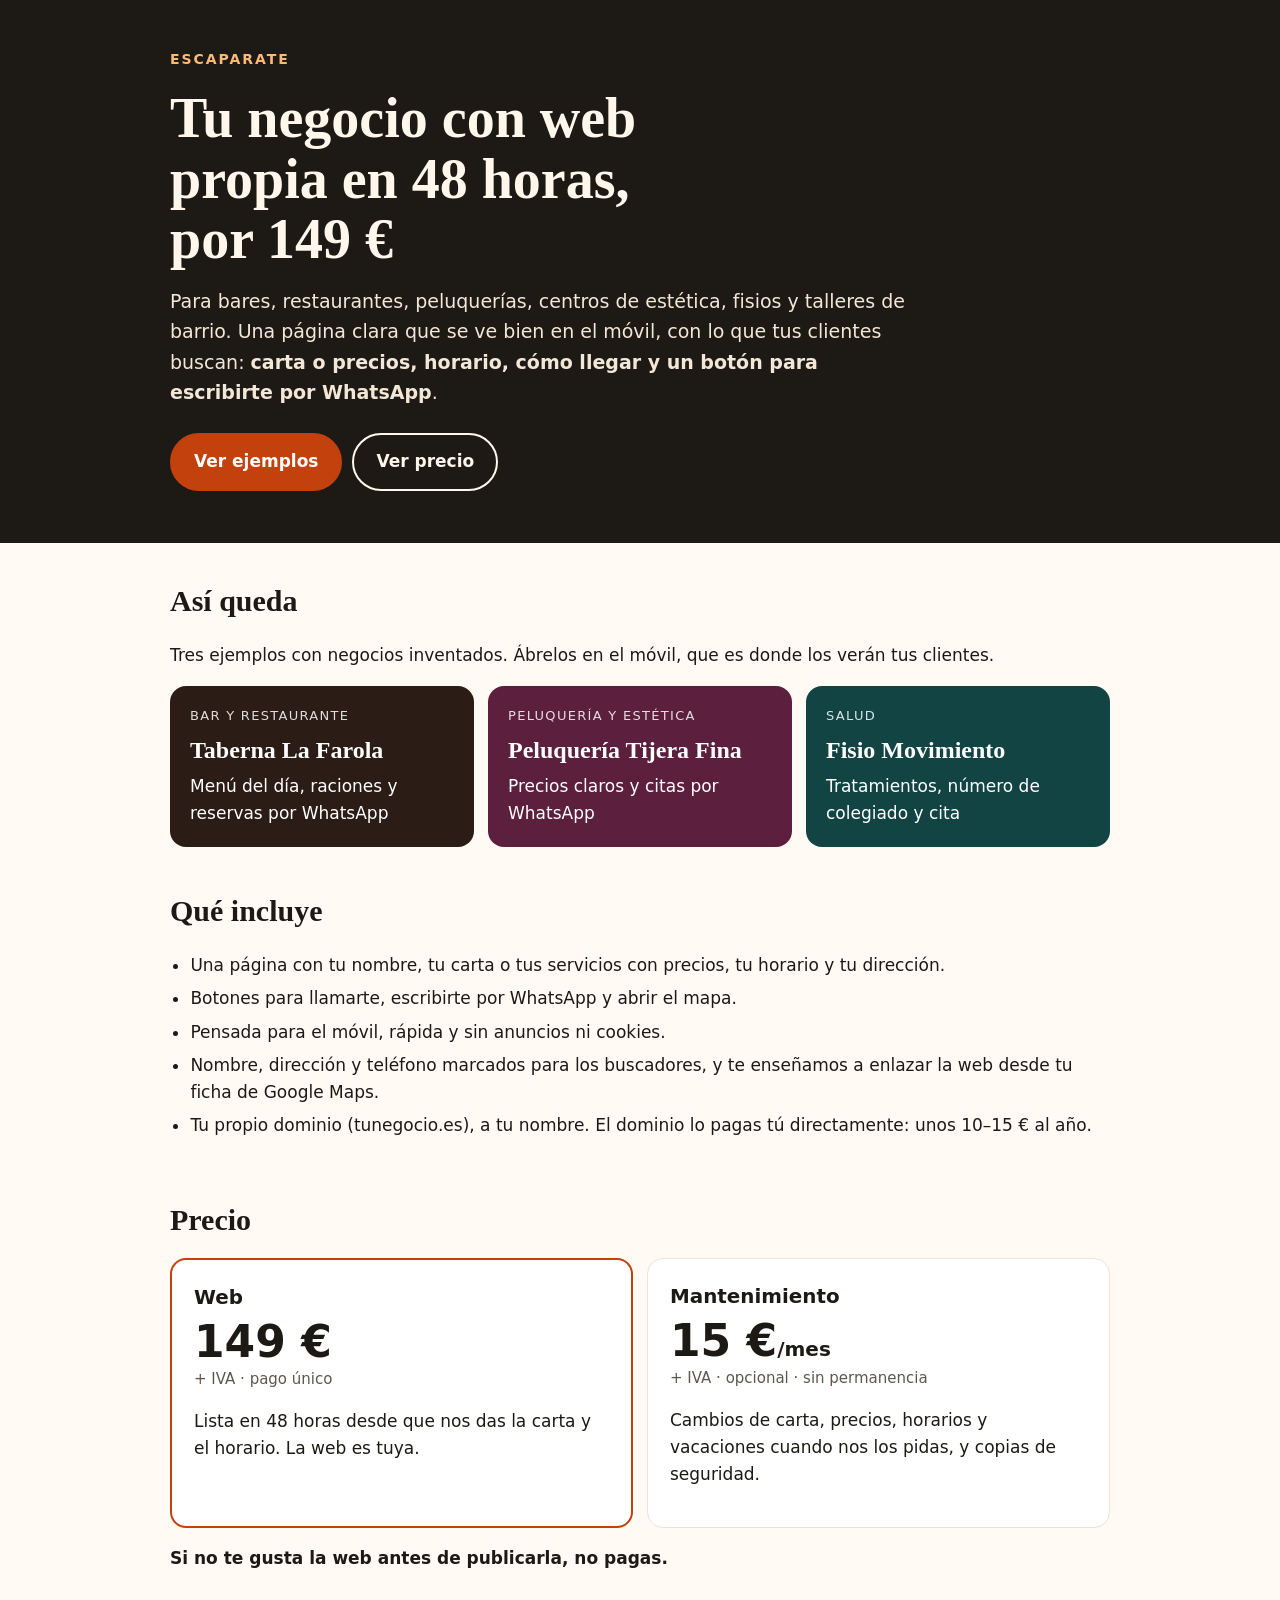
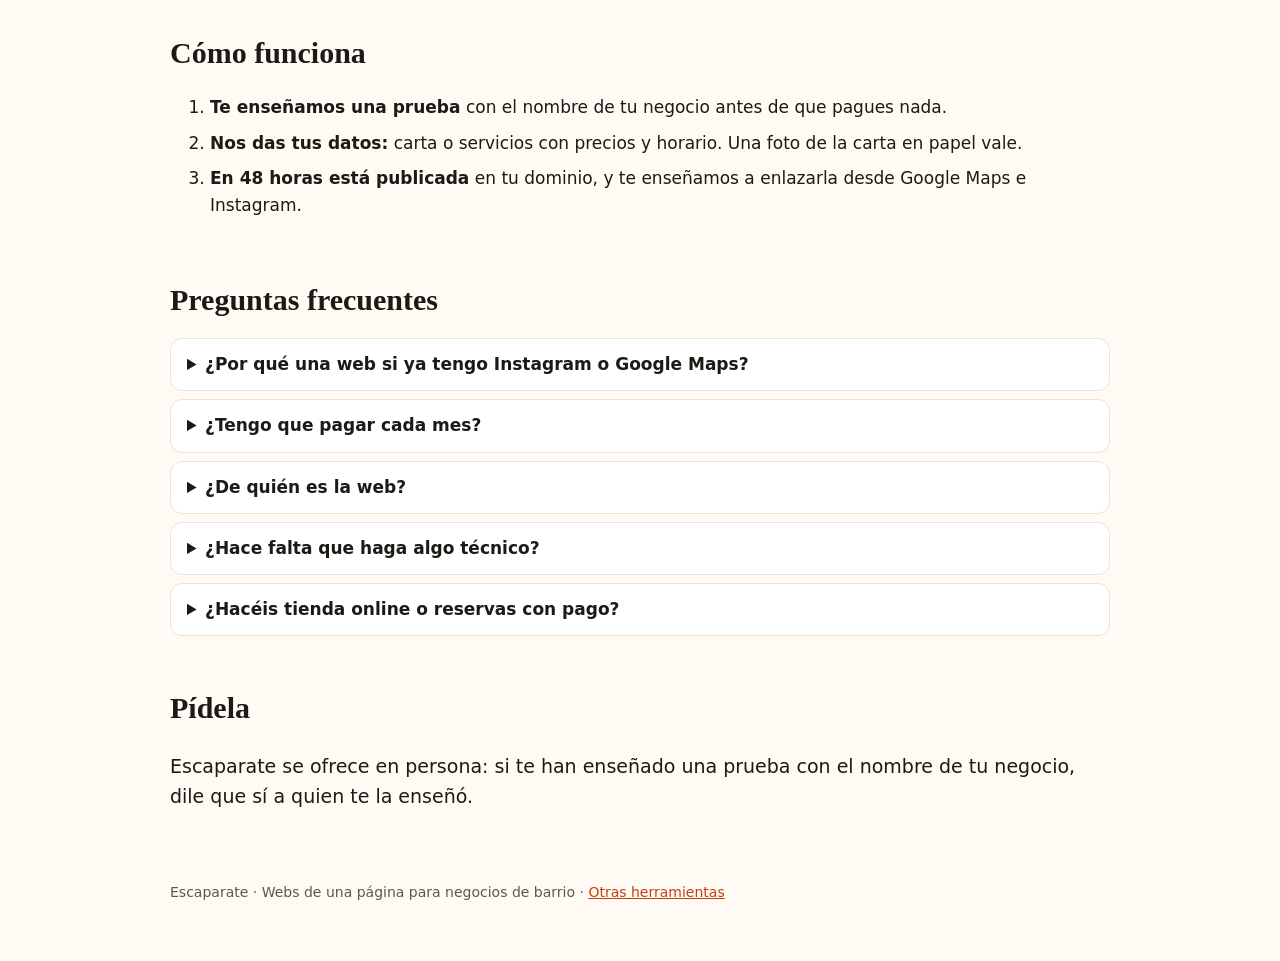
==== index.html @ e2dd24c5 "Escaparate: landing y 3 demos" ====
<!doctype html>
<html lang="es"><head><meta charset="utf-8"><meta http-equiv="Content-Security-Policy" content="default-src 'none'; style-src 'self'; img-src 'self' data:; base-uri 'none'; form-action 'none'"><meta name="viewport" content="width=device-width,initial-scale=1"><meta name="robots" content="noindex,follow"><meta name="google-site-verification" content="yU-MmDAEv0MF0oqv6WEPJR-Wn4J0yyzl8J-dgcel0is">
<title>Página web para bares, peluquerías y fisios por 149 € | Escaparate</title>
<meta name="description" content="Web de una página para tu negocio de barrio en 48 horas: carta o servicios, horario, mapa y botón de WhatsApp. 149 € + IVA, pago único. La web y el dominio son tuyos.">
<link rel="canonical" href="https://paniset.github.io/escaparate/"><meta property="og:type" content="website"><meta property="og:title" content="Tu negocio con web propia en 48 horas por 149 €"><meta property="og:description" content="Carta o servicios, horario, mapa y botón de WhatsApp. Pago único, sin permanencia."><meta property="og:url" content="https://paniset.github.io/escaparate/"><meta property="og:locale" content="es_ES"><link rel="icon" href="data:,"><link rel="stylesheet" href="style.css">
<script type="application/ld+json">{"@context":"https://schema.org","@type":"Service","name":"Escaparate: página web para negocios de barrio","serviceType":"Diseño de página web","areaServed":"Madrid","url":"https://paniset.github.io/escaparate/","offers":[{"@type":"Offer","name":"Web de una página","price":"149","priceCurrency":"EUR","description":"Pago único, IVA no incluido"},{"@type":"Offer","name":"Mantenimiento","price":"15","priceCurrency":"EUR","description":"Al mes, opcional, IVA no incluido"}]}</script></head>
<body>
<header class="hero"><div class="env">
<p class="marca">Escaparate</p>
<h1>Tu negocio con web propia en 48 horas, por 149 €</h1>
<p class="lead">Para bares, restaurantes, peluquerías, centros de estética, fisios y talleres de barrio. Una página clara que se ve bien en el móvil, con lo que tus clientes buscan: <strong>carta o precios, horario, cómo llegar y un botón para escribirte por WhatsApp</strong>.</p>
<p class="acciones"><a class="btn" href="#demos">Ver ejemplos</a><a class="btn sec" href="#precio">Ver precio</a></p>
</div></header>
<main class="env">
<section id="demos"><h2>Así queda</h2>
<p>Tres ejemplos con negocios inventados. Ábrelos en el móvil, que es donde los verán tus clientes.</p>
<div class="tarjetas">
<a class="tarjeta t-bar" href="demos/bar/"><span class="etq">Bar y restaurante</span><strong>Taberna La Farola</strong><span>Menú del día, raciones y reservas por WhatsApp</span></a>
<a class="tarjeta t-pelu" href="demos/peluqueria/"><span class="etq">Peluquería y estética</span><strong>Peluquería Tijera Fina</strong><span>Precios claros y citas por WhatsApp</span></a>
<a class="tarjeta t-fisio" href="demos/fisio/"><span class="etq">Salud</span><strong>Fisio Movimiento</strong><span>Tratamientos, número de colegiado y cita</span></a>
</div></section>

<section><h2>Qué incluye</h2>
<ul class="check">
<li>Una página con tu nombre, tu carta o tus servicios con precios, tu horario y tu dirección.</li>
<li>Botones para llamarte, escribirte por WhatsApp y abrir el mapa.</li>
<li>Pensada para el móvil, rápida y sin anuncios ni cookies.</li>
<li>Nombre, dirección y teléfono marcados para los buscadores, y te enseñamos a enlazar la web desde tu ficha de Google Maps.</li>
<li>Tu propio dominio (tunegocio.es), a tu nombre. El dominio lo pagas tú directamente: unos 10–15 € al año.</li>
</ul></section>

<section id="precio" class="precio"><h2>Precio</h2>
<div class="planes">
<div class="plan destacado"><h3>Web</h3><p class="cifra">149 €</p><p class="nota">+ IVA · pago único</p><p>Lista en 48 horas desde que nos das la carta y el horario. La web es tuya.</p></div>
<div class="plan"><h3>Mantenimiento</h3><p class="cifra">15 €<small>/mes</small></p><p class="nota">+ IVA · opcional · sin permanencia</p><p>Cambios de carta, precios, horarios y vacaciones cuando nos los pidas, y copias de seguridad.</p></div>
</div>
<p class="sin">Si no te gusta la web antes de publicarla, no pagas.</p></section>

<section><h2>Cómo funciona</h2>
<ol class="pasos">
<li><strong>Te enseñamos una prueba</strong> con el nombre de tu negocio antes de que pagues nada.</li>
<li><strong>Nos das tus datos:</strong> carta o servicios con precios y horario. Una foto de la carta en papel vale.</li>
<li><strong>En 48 horas está publicada</strong> en tu dominio, y te enseñamos a enlazarla desde Google Maps e Instagram.</li>
</ol></section>

<section><h2>Preguntas frecuentes</h2>
<details><summary>¿Por qué una web si ya tengo Instagram o Google Maps?</summary><p>Porque mucha gente busca la carta, los precios o el horario antes de ir, y en Instagram cuesta encontrarlos. La web lo pone en una sola pantalla, y Google Maps puede enlazarla desde tu ficha.</p></details>
<details><summary>¿Tengo que pagar cada mes?</summary><p>No. La web se paga una vez. El mantenimiento es opcional y se puede dejar cuando quieras. Sin él, los cambios sueltos cuestan 20 € cada uno.</p></details>
<details><summary>¿De quién es la web?</summary><p>Tuya. El dominio va a tu nombre, y si un día quieres llevártela a otra empresa, te damos los archivos.</p></details>
<details><summary>¿Hace falta que haga algo técnico?</summary><p>No. Solo nos mandas los datos y das el visto bueno.</p></details>
<details><summary>¿Hacéis tienda online o reservas con pago?</summary><p>No en este plan. Es una web de presentación con contacto directo por teléfono y WhatsApp.</p></details>
</section>

<section id="contacto" class="contacto"><h2>Pídela</h2>
<p>Escaparate se ofrece en persona: si te han enseñado una prueba con el nombre de tu negocio, dile que sí a quien te la enseñó.</p>
</section>
</main>
<footer class="env pie"><p>Escaparate · Webs de una página para negocios de barrio · <a href="https://paniset.github.io/">Otras herramientas</a></p><!--titular--></footer>
</body></html>
---- style.css ----
:root{--fondo:#fffaf3;--tinta:#1d1a16;--suave:#5f574e;--acento:#c2410c;--linea:#efe3d3;--oscuro:#1d1a16}
*{box-sizing:border-box}
html{-webkit-text-size-adjust:100%}
body{margin:0;background:var(--fondo);color:var(--tinta);font:17px/1.6 system-ui,-apple-system,"Segoe UI",Roboto,sans-serif}
.env{max-width:980px;margin:0 auto;padding:0 20px}
a{color:var(--acento)}
a:focus-visible,summary:focus-visible{outline:3px solid #f2b705;outline-offset:2px}
.hero{background:var(--oscuro);color:#fff7ec;padding:48px 0 52px}
.marca{margin:0 0 18px;font-weight:800;letter-spacing:.14em;text-transform:uppercase;font-size:14px;color:#fdba74}
h1{font-family:Georgia,"Times New Roman",serif;font-size:clamp(32px,7vw,56px);line-height:1.08;margin:0 0 16px;max-width:18ch}
.lead{font-size:19px;max-width:62ch;margin:0 0 26px;color:#f3e7d8}
.acciones{display:flex;flex-wrap:wrap;gap:10px;margin:0}
.btn{display:inline-block;padding:13px 22px;border-radius:999px;background:var(--acento);color:#fff;text-decoration:none;font-weight:700;border:2px solid var(--acento)}
.btn.sec{background:transparent;color:#fff7ec;border-color:#fff7ec}
main section{padding:34px 0 6px}
h2{font-family:Georgia,serif;font-size:30px;margin:0 0 14px}
.tarjetas{display:grid;gap:14px;grid-template-columns:repeat(auto-fit,minmax(min(100%,260px),1fr))}
.tarjeta{display:flex;flex-direction:column;gap:4px;padding:20px;border-radius:16px;text-decoration:none;color:#fff;min-height:150px;justify-content:flex-end}
.tarjeta strong{font-family:Georgia,serif;font-size:24px}
.tarjeta .etq{font-size:13px;text-transform:uppercase;letter-spacing:.1em;opacity:.85}
.t-bar{background:#2b1d16}.t-pelu{background:#5c1f3e}.t-fisio{background:#124444}
.tarjeta:hover strong{text-decoration:underline}
.check{padding-left:1.2em}.check li{margin:6px 0}
.planes{display:grid;gap:14px;grid-template-columns:repeat(auto-fit,minmax(min(100%,260px),1fr))}
.plan{background:#fff;border:1px solid var(--linea);border-radius:16px;padding:22px}
.plan.destacado{border:2px solid var(--acento)}
.plan h3{margin:0}
.cifra{font-size:44px;font-weight:800;margin:4px 0 0;line-height:1.1}
.cifra small{font-size:20px;font-weight:600}
.nota{margin:0 0 10px;color:var(--suave);font-size:15px}
.sin{font-weight:700}
.pasos li{margin:8px 0}
details{background:#fff;border:1px solid var(--linea);border-radius:12px;padding:12px 16px;margin:8px 0}
summary{cursor:pointer;font-weight:700}
.contacto p{font-size:19px}
.pie{padding:30px 20px 44px;color:var(--suave);font-size:14px}
.btn.sec-claro{background:#fff;color:var(--acento)}
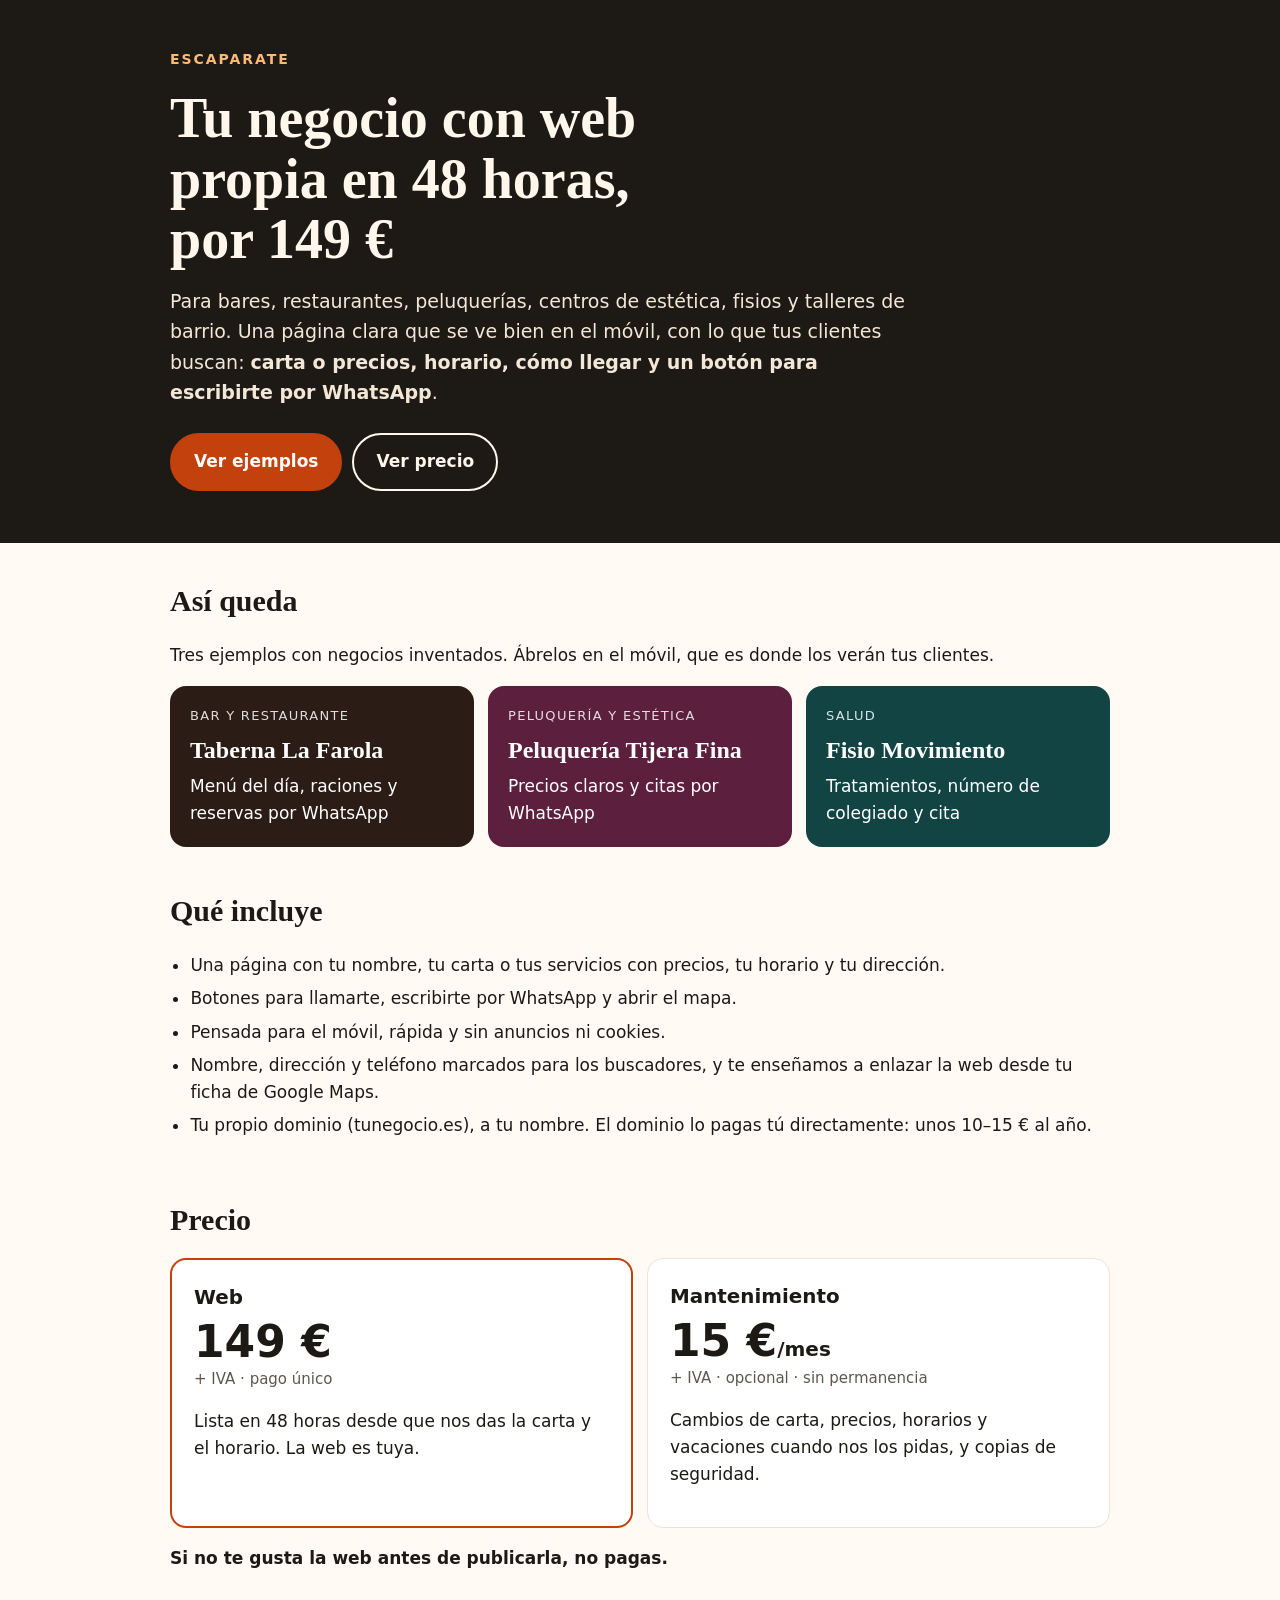
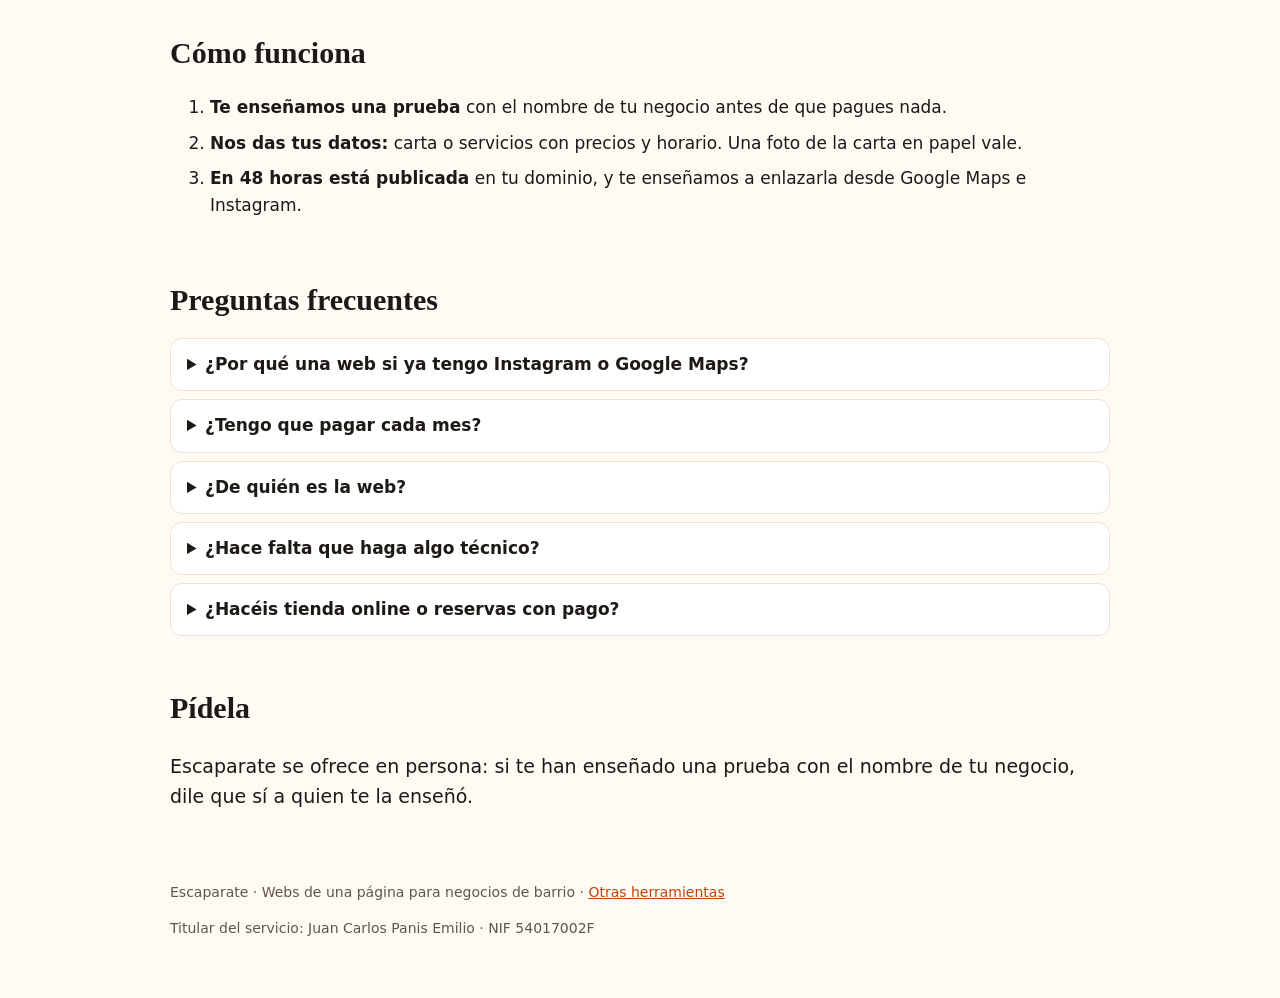
==== commit d6a31422: "Landing: identificación del titular (LSSI art. 10)" ====
--- a/index.html
+++ b/index.html
@@ -55,5 +55,5 @@
 <p>Escaparate se ofrece en persona: si te han enseñado una prueba con el nombre de tu negocio, dile que sí a quien te la enseñó.</p>
 </section>
 </main>
-<footer class="env pie"><p>Escaparate · Webs de una página para negocios de barrio · <a href="https://paniset.github.io/">Otras herramientas</a></p><!--titular--></footer>
+<footer class="env pie"><p>Escaparate · Webs de una página para negocios de barrio · <a href="https://paniset.github.io/">Otras herramientas</a></p><p>Titular del servicio: Juan Carlos Panis Emilio · NIF 54017002F</p></footer>
 </body></html>
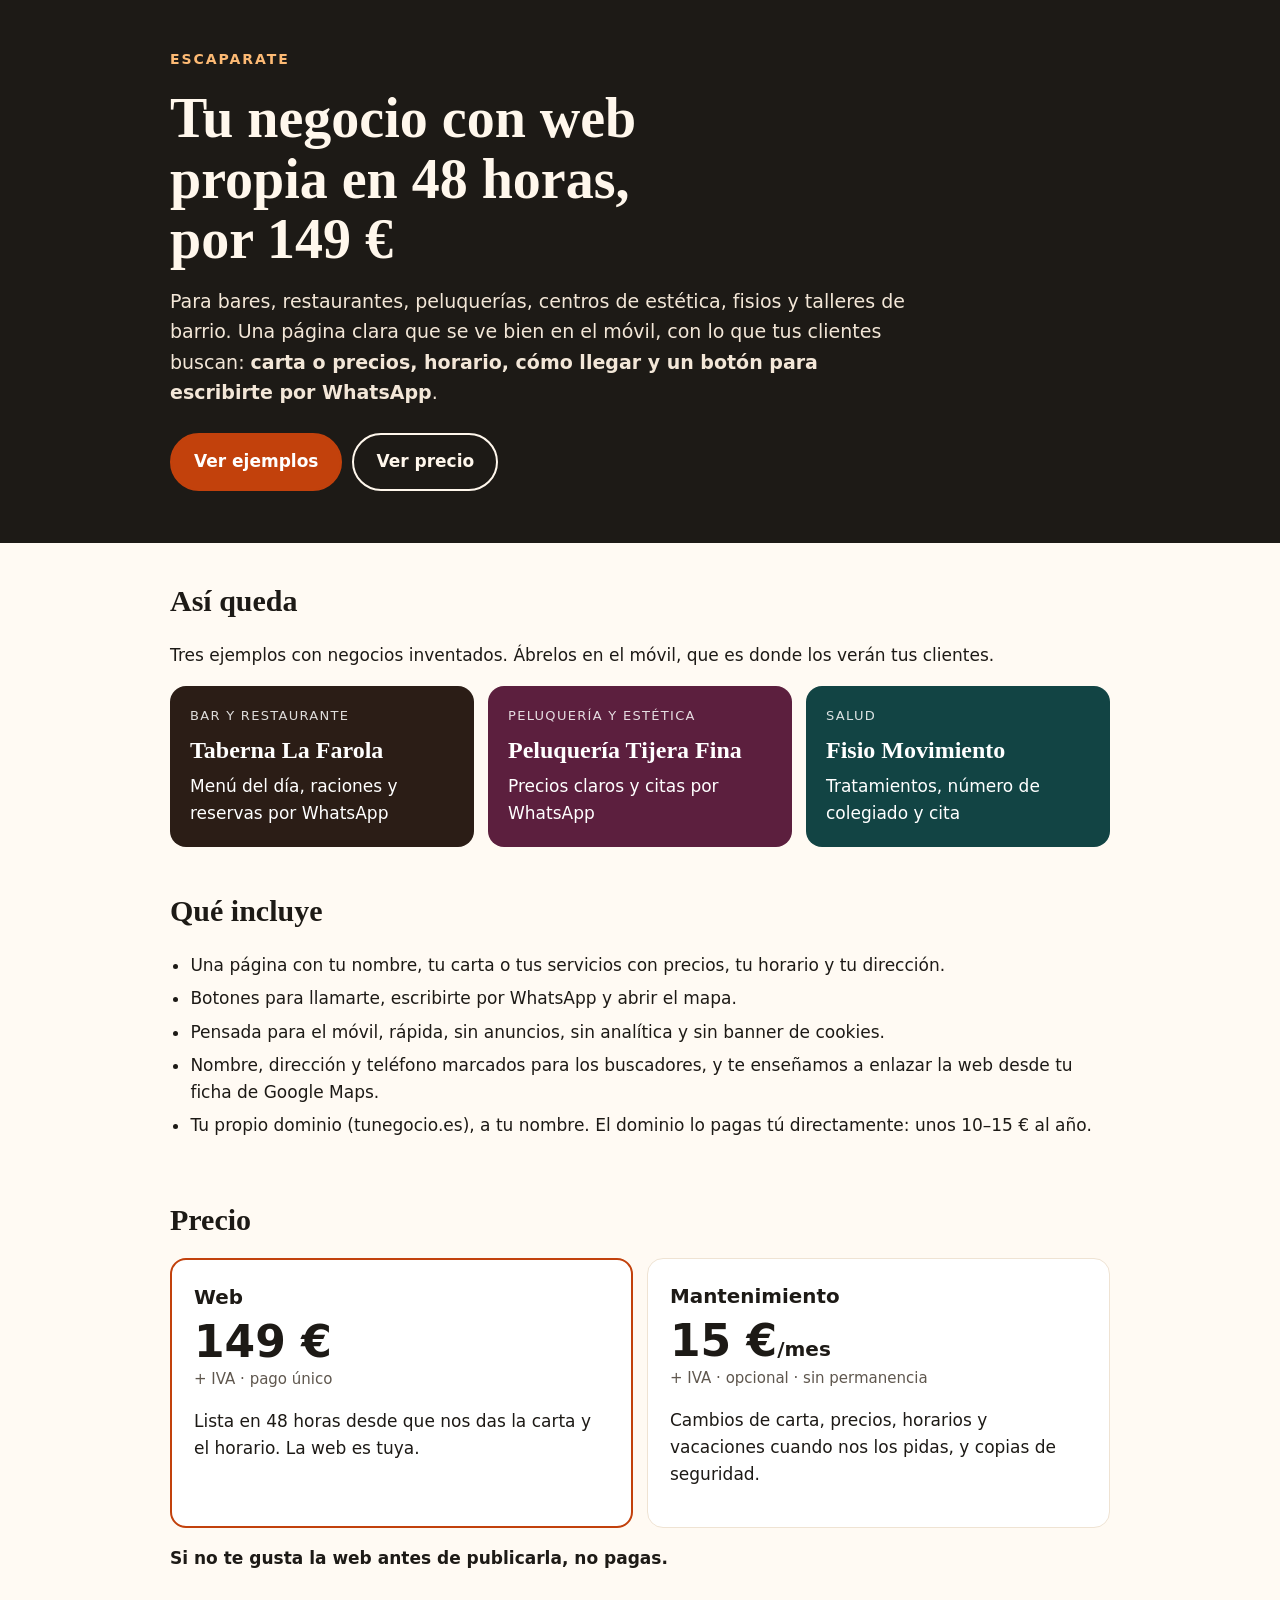
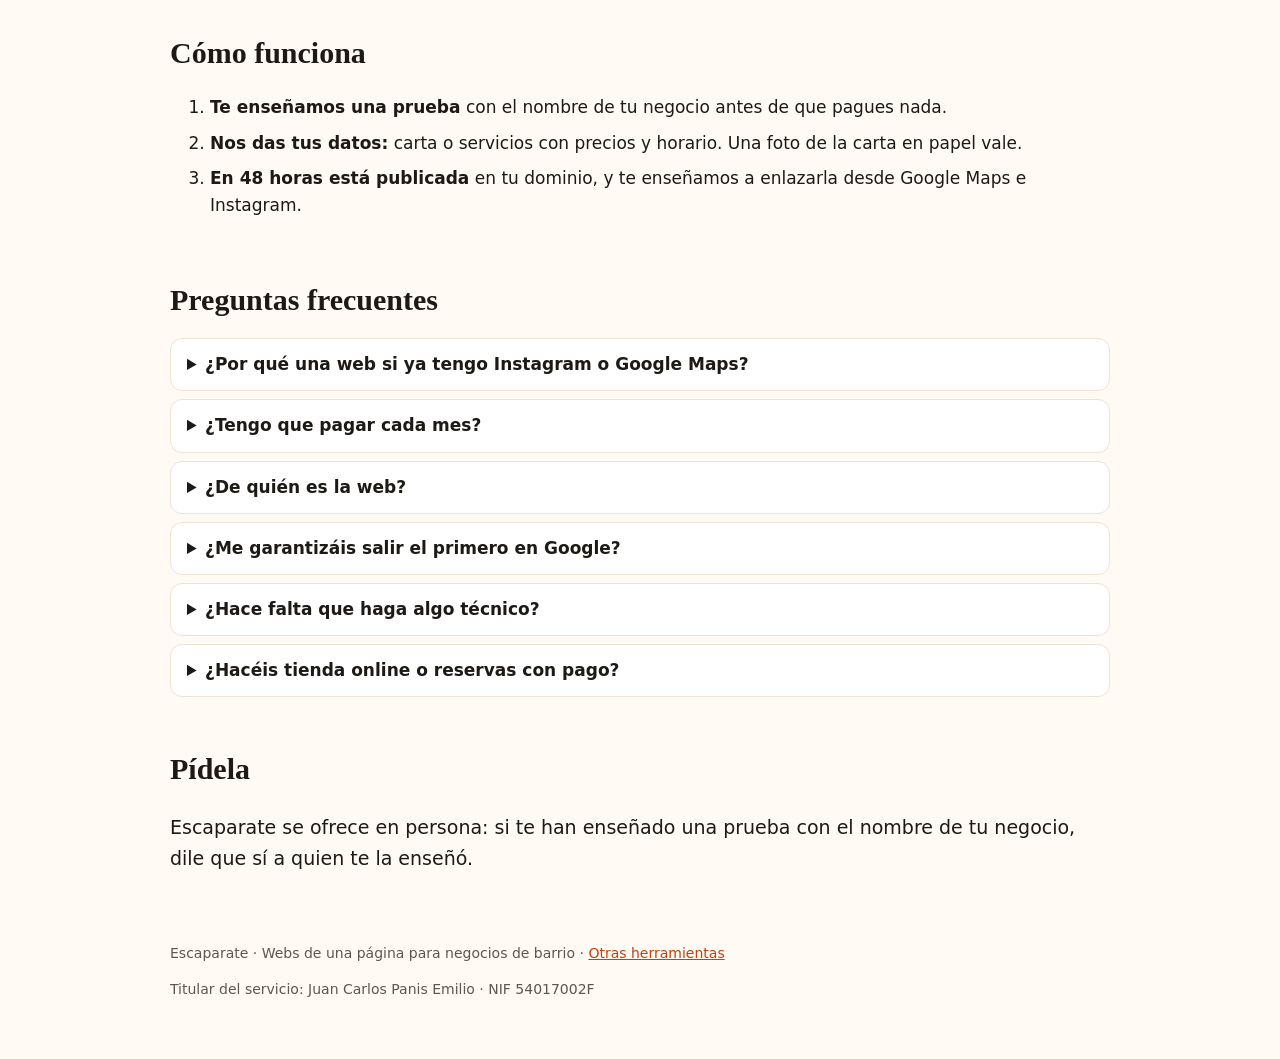
==== commit 24cdcd7e: "Landing: sin renovaciones, baja con un WhatsApp, archivos al pagar y sin promesas de Google" ====
--- a/index.html
+++ b/index.html
@@ -24,7 +24,7 @@
 <ul class="check">
 <li>Una página con tu nombre, tu carta o tus servicios con precios, tu horario y tu dirección.</li>
 <li>Botones para llamarte, escribirte por WhatsApp y abrir el mapa.</li>
-<li>Pensada para el móvil, rápida y sin anuncios ni cookies.</li>
+<li>Pensada para el móvil, rápida, sin anuncios, sin analítica y sin banner de cookies.</li>
 <li>Nombre, dirección y teléfono marcados para los buscadores, y te enseñamos a enlazar la web desde tu ficha de Google Maps.</li>
 <li>Tu propio dominio (tunegocio.es), a tu nombre. El dominio lo pagas tú directamente: unos 10–15 € al año.</li>
 </ul></section>
@@ -45,8 +45,9 @@
 
 <section><h2>Preguntas frecuentes</h2>
 <details><summary>¿Por qué una web si ya tengo Instagram o Google Maps?</summary><p>Porque mucha gente busca la carta, los precios o el horario antes de ir, y en Instagram cuesta encontrarlos. La web lo pone en una sola pantalla, y Google Maps puede enlazarla desde tu ficha.</p></details>
-<details><summary>¿Tengo que pagar cada mes?</summary><p>No. La web se paga una vez. El mantenimiento es opcional y se puede dejar cuando quieras. Sin él, los cambios sueltos cuestan 20 € cada uno.</p></details>
-<details><summary>¿De quién es la web?</summary><p>Tuya. El dominio va a tu nombre, y si un día quieres llevártela a otra empresa, te damos los archivos.</p></details>
+<details><summary>¿Tengo que pagar cada mes?</summary><p>No. La web se paga una vez y no se renueva: el segundo año no hay cuota escondida. El mantenimiento es opcional, sin permanencia, y se deja con un WhatsApp; se acaba a final de mes y la web sigue publicada. Sin él, los cambios sueltos cuestan 20 € cada uno.</p></details>
+<details><summary>¿De quién es la web?</summary><p>Tuya. El dominio va a tu nombre y, al pagar, te damos los archivos de la web: puedes llevarla a otro sitio sin pedirnos permiso. Nunca te pedimos tus contraseñas.</p></details>
+<details><summary>¿Me garantizáis salir el primero en Google?</summary><p>No, y desconfía de quien te lo prometa. Te dejamos una web clara y rápida, con tu nombre, dirección y teléfono bien marcados para los buscadores, enlazada desde tu ficha de Google Maps.</p></details>
 <details><summary>¿Hace falta que haga algo técnico?</summary><p>No. Solo nos mandas los datos y das el visto bueno.</p></details>
 <details><summary>¿Hacéis tienda online o reservas con pago?</summary><p>No en este plan. Es una web de presentación con contacto directo por teléfono y WhatsApp.</p></details>
 </section>
